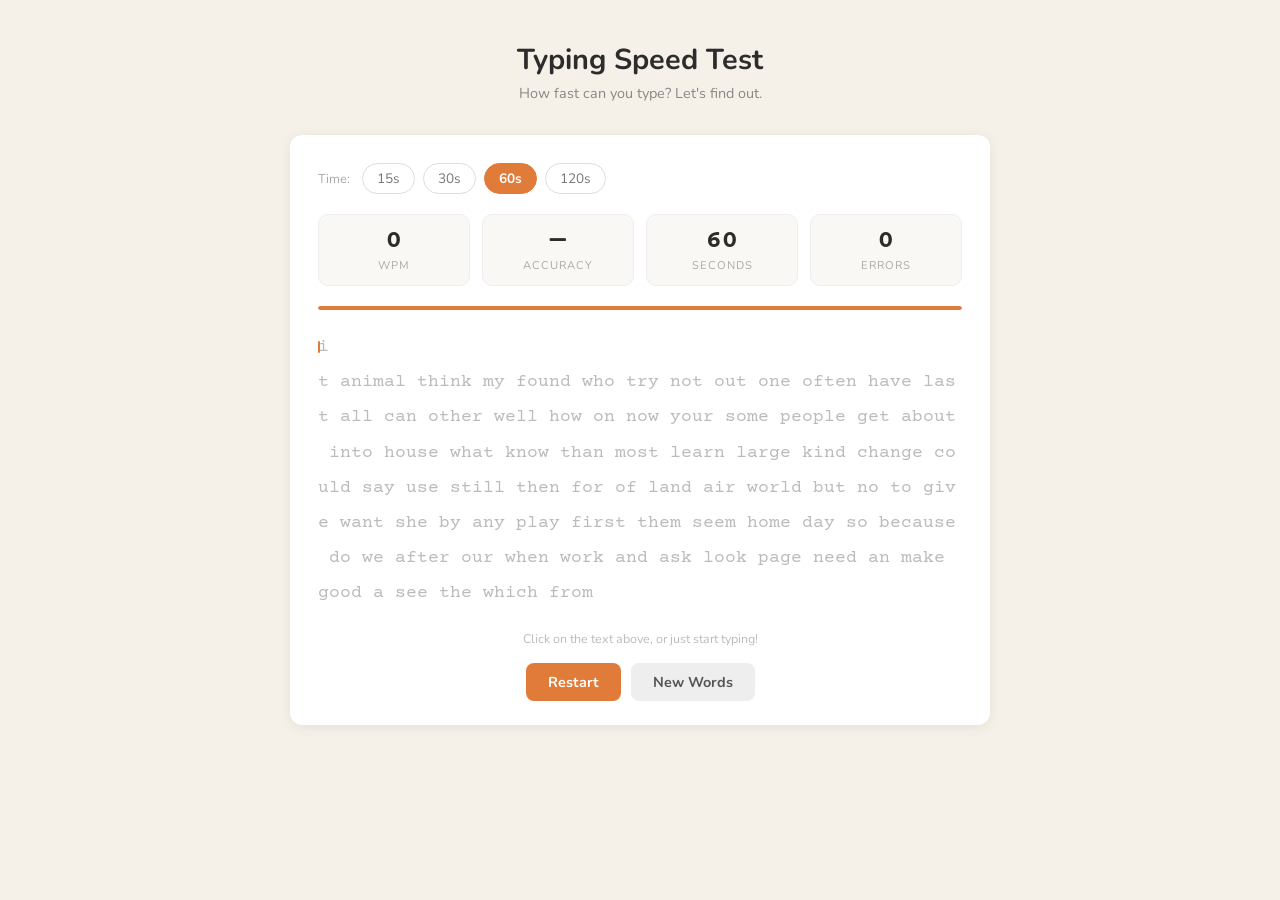
==== type.html @ 49b9e82b "Add files via upload" ====
<!DOCTYPE html>
<html lang="en">
<head>
  <meta charset="UTF-8" />
  <meta name="viewport" content="width=device-width, initial-scale=1.0" />
  <title>Typing Speed Test</title>
  <link href="https://fonts.googleapis.com/css2?family=Nunito:wght@400;600;700&family=Courier+Prime:wght@400;700&display=swap" rel="stylesheet" />
  <style>
    * {
      box-sizing: border-box;
      margin: 0;
      padding: 0;
    }

    body {
      background-color: #f5f0e8;
      font-family: 'Nunito', sans-serif;
      color: #333;
      min-height: 100vh;
      display: flex;
      flex-direction: column;
      align-items: center;
      padding: 40px 16px;
    }

    h1 {
      font-size: 1.8rem;
      font-weight: 700;
      color: #2c2c2c;                                                                                      
      margin-bottom: 4px;            
    }

    .subtitle {
      font-size: 0.9rem;
      color: #888;
      margin-bottom: 32px;
    }

    .main-box {
      background: #fff;
      border-radius: 12px;
      padding: 28px 28px 24px;
      width: 100%;
      max-width: 700px;
      box-shadow: 0 2px 12px rgba(0,0,0,0.07);
    }

    /* Time mode buttons */
    .time-options {
      display: flex;
      gap: 8px;
      margin-bottom: 20px;
      flex-wrap: wrap;
    }

    .time-options span {
      font-size: 0.8rem;
      color: #aaa;
      align-self: center;
      margin-right: 4px;
    }

    .time-btn {
      padding: 5px 14px;
      border-radius: 20px;
      border: 1.5px solid #ddd;
      background: transparent;
      color: #777;
      font-family: 'Nunito', sans-serif;
      font-size: 0.85rem;
      cursor: pointer;
      transition: all 0.15s;
    }

    .time-btn:hover {
      border-color: #e07b39;
      color: #e07b39;
    }

    .time-btn.active {
      background: #e07b39;
      border-color: #e07b39;
      color: white;
      font-weight: 700;
    }

    /* Timer bar */
    .timer-track {
      height: 4px;
      background: #eee;
      border-radius: 4px;
      margin-bottom: 20px;
      overflow: hidden;
    }

    .timer-fill {
      height: 100%;
      background: #e07b39;
      border-radius: 4px;
      width: 100%;
      transition: width 1s linear;
    }

    /* Text display */
    .text-area {
      font-family: 'Courier Prime', monospace;
      font-size: 1.1rem;
      line-height: 2;
      color: #bbb;
      min-height: 100px;
      margin-bottom: 18px;
      user-select: none;
      word-break: break-word;
      cursor: text;
    }

    .text-area .ch {
      position: relative;
    }

    .text-area .ch.correct {
      color: #333;
    }

    .text-area .ch.wrong {
      color: #e74c3c;
      background: #fdecea;
      border-radius: 2px;
    }

    .text-area .ch.active::after {
      content: '';
      position: absolute;
      left: 0;
      top: 4px;
      bottom: 4px;
      width: 2px;
      background: #e07b39;
      border-radius: 2px;
      animation: blink 0.9s step-end infinite;
    }

    @keyframes blink {
      0%, 100% { opacity: 1; }
      50% { opacity: 0; }
    }

    /* Hidden input trick */
    #ghost {
      position: absolute;
      opacity: 0;
      pointer-events: none;
      width: 1px;
      height: 1px;
    }

    /* Stats row */
    .stats-row {
      display: flex;
      gap: 12px;
      margin-bottom: 20px;
      flex-wrap: wrap;
    }

    .stat-box {
      flex: 1;
      min-width: 80px;
      background: #faf8f4;
      border: 1.5px solid #eee;
      border-radius: 10px;
      padding: 12px 10px;
      text-align: center;
    }

    .stat-num {
      font-size: 1.6rem;
      font-weight: 700;
      color: #2c2c2c;
      font-family: 'Courier Prime', monospace;
    }

    .stat-name {
      font-size: 0.7rem;
      color: #aaa;
      text-transform: uppercase;
      letter-spacing: 1px;
      margin-top: 2px;
    }

    /* Hint text */
    .hint {
      font-size: 0.78rem;
      color: #bbb;
      text-align: center;
      margin-bottom: 16px;
      transition: opacity 0.3s;
    }

    .hint.gone { opacity: 0; }

    /* Buttons */
    .btn-row {
      display: flex;
      gap: 10px;
      justify-content: center;
    }

    .btn {
      padding: 9px 22px;
      border-radius: 8px;
      border: none;
      font-family: 'Nunito', sans-serif;
      font-size: 0.9rem;
      font-weight: 700;
      cursor: pointer;
      transition: opacity 0.15s, transform 0.1s;
    }

    .btn:hover { opacity: 0.88; }
    .btn:active { transform: scale(0.97); }

    .btn-orange {
      background: #e07b39;
      color: white;
    }

    .btn-gray {
      background: #eee;
      color: #555;
    }

    /* Result modal */
    .overlay {
      display: none;
      position: fixed;
      inset: 0;
      background: rgba(0,0,0,0.35);
      justify-content: center;
      align-items: center;
      z-index: 10;
    }

    .overlay.show {
      display: flex;
    }

    .result-card {
      background: white;
      border-radius: 14px;
      padding: 36px 32px;
      text-align: center;
      max-width: 380px;
      width: 90%;
      box-shadow: 0 8px 30px rgba(0,0,0,0.15);
      animation: popIn 0.3s ease;
    }

    @keyframes popIn {
      from { transform: scale(0.9); opacity: 0; }
      to   { transform: scale(1);   opacity: 1; }
    }

    .result-card h2 {
      font-size: 1rem;
      color: #aaa;
      font-weight: 600;
      margin-bottom: 6px;
    }

    .big-wpm {
      font-family: 'Courier Prime', monospace;
      font-size: 4.5rem;
      font-weight: 700;
      color: #e07b39;
      line-height: 1;
    }

    .wpm-label {
      font-size: 0.8rem;
      color: #bbb;
      margin-bottom: 20px;
    }

    .result-grid {
      display: grid;
      grid-template-columns: 1fr 1fr;
      gap: 10px;
      margin-bottom: 24px;
    }

    .rg-item {
      background: #faf8f4;
      border-radius: 8px;
      padding: 12px 8px;
    }

    .rg-val {
      font-family: 'Courier Prime', monospace;
      font-size: 1.4rem;
      font-weight: 700;
      color: #333;
    }

    .rg-label {
      font-size: 0.65rem;
      color: #bbb;
      text-transform: uppercase;
      letter-spacing: 1px;
    }

    .grade-text {
      font-size: 0.85rem;
      color: #888;
      margin-bottom: 20px;
    }

    .grade-text b { color: #e07b39; }

    .result-card .btn { width: 100%; }
  </style>
</head>
<body>

  <h1>Typing Speed Test</h1>
  <p class="subtitle">How fast can you type? Let's find out.</p>

  <div class="main-box">

    <!-- Time selector -->
    <div class="time-options">
      <span>Time:</span>
      <button class="time-btn" data-t="15">15s</button>
      <button class="time-btn" data-t="30">30s</button>
      <button class="time-btn active" data-t="60">60s</button>
      <button class="time-btn" data-t="120">120s</button>
    </div>

    <!-- Stats -->
    <div class="stats-row">
      <div class="stat-box">
        <div class="stat-num" id="sWpm">0</div>
        <div class="stat-name">WPM</div>
      </div>
      <div class="stat-box">
        <div class="stat-num" id="sAcc">—</div>
        <div class="stat-name">Accuracy</div>
      </div>
      <div class="stat-box">
        <div class="stat-num" id="sTime">60</div>
        <div class="stat-name">Seconds</div>
      </div>
      <div class="stat-box">
        <div class="stat-num" id="sErr">0</div>
        <div class="stat-name">Errors</div>
      </div>
    </div>

    <!-- Timer bar -->
    <div class="timer-track">
      <div class="timer-fill" id="timerFill"></div>
    </div>

    <!-- Text display -->
    <div class="text-area" id="textArea"></div>
    <input id="ghost" type="text" autocomplete="off" autocorrect="off" autocapitalize="off" spellcheck="false" />

    <!-- Hint -->
    <p class="hint" id="hint">Click on the text above, or just start typing!</p>

    <!-- Buttons -->
    <div class="btn-row">
      <button class="btn btn-orange" id="restartBtn">Restart</button>
      <button class="btn btn-gray" id="newBtn">New Words</button>
    </div>

  </div>

  <!-- Results -->
  <div class="overlay" id="overlay">
    <div class="result-card">
      <h2>Your result</h2>
      <div class="big-wpm" id="rWpm">0</div>
      <div class="wpm-label">words per minute</div>
      <p class="grade-text" id="rGrade"></p>
      <div class="result-grid">
        <div class="rg-item">
          <div class="rg-val" id="rAcc">—</div>
          <div class="rg-label">Accuracy</div>
        </div>
        <div class="rg-item">
          <div class="rg-val" id="rErr">0</div>
          <div class="rg-label">Errors</div>
        </div>
        <div class="rg-item">
          <div class="rg-val" id="rChars">0</div>
          <div class="rg-label">Chars typed</div>
        </div>
        <div class="rg-item">
          <div class="rg-val" id="rTime">60s</div>
          <div class="rg-label">Duration</div>
        </div>
      </div>
      <button class="btn btn-orange" id="retryBtn">Try Again</button>
    </div>
  </div>

  <script>
    const WORDS = [
      "the","be","to","of","and","a","in","that","have","it","for","not","on","with",
      "as","you","do","at","this","but","by","from","they","we","say","she","or","an",
      "will","my","one","all","would","there","their","what","so","up","out","if","about",
      "who","get","which","go","me","when","make","can","like","time","no","just","know",
      "take","people","into","year","your","good","some","could","them","see","other",
      "than","then","now","look","only","come","its","over","think","also","back","after",
      "use","how","our","work","first","well","way","even","new","want","because","any",
      "give","day","most","great","need","large","often","turn","here","ask","read","land",
      "home","move","try","kind","play","air","away","animal","house","point","page","still",
      "learn","should","world","while","last","next","seem","together","change","found"
    ];

    // State
    let timeLimit = 60;
    let timeLeft  = 60;
    let timer     = null;
    let started   = false;
    let done      = false;
    let chars     = [];   // array of expected characters
    let pos       = 0;    // current cursor position
    let errors    = 0;
    let typed     = 0;

    // DOM refs
    const textArea   = document.getElementById('textArea');
    const ghost      = document.getElementById('ghost');
    const hint       = document.getElementById('hint');
    const overlay    = document.getElementById('overlay');
    const timerFill  = document.getElementById('timerFill');

    const sWpm  = document.getElementById('sWpm');
    const sAcc  = document.getElementById('sAcc');
    const sTime = document.getElementById('sTime');
    const sErr  = document.getElementById('sErr');

    const rWpm   = document.getElementById('rWpm');
    const rAcc   = document.getElementById('rAcc');
    const rErr   = document.getElementById('rErr');
    const rChars = document.getElementById('rChars');
    const rTime  = document.getElementById('rTime');
    const rGrade = document.getElementById('rGrade');

    // --- Helpers ---
    function shuffle(arr) {
      const a = [...arr];
      for (let i = a.length - 1; i > 0; i--) {
        const j = Math.floor(Math.random() * (i + 1));
        [a[i], a[j]] = [a[j], a[i]];
      }
      return a;
    }

    function makeText() {
      return shuffle(WORDS).slice(0, 80).join(' ');
    }

    function wpm() {
      const mins = (timeLimit - timeLeft) / 60;
      if (mins <= 0) return 0;
      return Math.max(0, Math.round(((typed - errors) / 5) / mins));
    }

    function acc() {
      if (typed === 0) return '—';
      return Math.max(0, Math.round(((typed - errors) / typed) * 100)) + '%';
    }

    function updateStats() {
      sWpm.textContent  = wpm();
      sAcc.textContent  = acc();
      sErr.textContent  = errors;
    }

    // --- Build display ---
    function buildDisplay(text) {
      chars = text.split('');
      pos   = 0;
      errors= 0;
      typed = 0;

      textArea.innerHTML = chars.map((c, i) =>
        `<span class="ch" data-i="${i}">${c === ' ' ? '&nbsp;' : c}</span>`
      ).join('');

      span(0).classList.add('active');
    }

    function span(i) {
      return textArea.querySelector(`[data-i="${i}"]`);
    }

    // --- Timer ---
    function startTimer() {
      timer = setInterval(() => {
        timeLeft--;
        sTime.textContent = timeLeft;
        timerFill.style.width = (timeLeft / timeLimit * 100) + '%';
        updateStats();
        if (timeLeft <= 0) finish();
      }, 1000);
    }

    // --- Finish ---
    function finish() {
      clearInterval(timer);
      done = true;
      ghost.blur();

      const w = wpm();
      const a = acc();

      rWpm.textContent   = w;
      rAcc.textContent   = a;
      rErr.textContent   = errors;
      rChars.textContent = typed;
      rTime.textContent  = timeLimit + 's';

      let msg;
      if      (w >= 100) msg = '<b>Incredible!</b> You\'re a speed demon. 🔥';
      else if (w >= 70)  msg = '<b>Excellent!</b> Way above average. ⚡';
      else if (w >= 50)  msg = '<b>Good job!</b> Better than most people. 👍';
      else if (w >= 30)  msg = '<b>Not bad!</b> Keep practicing! 🙂';
      else               msg = '<b>Keep going!</b> Practice makes perfect. 💪';

      rGrade.innerHTML = msg;
      overlay.classList.add('show');
    }

    // --- Reset ---
    function reset() {
      clearInterval(timer);
      started = false;
      done    = false;
      timeLeft = timeLimit;

      sTime.textContent = timeLimit;
      sWpm.textContent  = '0';
      sAcc.textContent  = '—';
      sErr.textContent  = '0';
      timerFill.style.transition = 'none';
      timerFill.style.width = '100%';
      setTimeout(() => { timerFill.style.transition = 'width 1s linear'; }, 50);

      ghost.value = '';
      overlay.classList.remove('show');
      hint.classList.remove('gone');

      buildDisplay(makeText());
    }

    // --- Input ---
    // Focus ghost when clicking on text area
    textArea.addEventListener('click', () => ghost.focus());

    // Also allow starting by pressing any key on the page
    document.addEventListener('keydown', (e) => {
      if (done) return;
      if (e.key === 'Tab') { e.preventDefault(); reset(); return; }
      if (!started && e.key.length === 1) ghost.focus();
    });

    ghost.addEventListener('focus', () => {
      // no-op, just keeping focus
    });

    ghost.addEventListener('keydown', (e) => {
      if (done) return;

      // Tab restarts
      if (e.key === 'Tab') { e.preventDefault(); reset(); return; }

      // Start timer on first real keystroke
      if (!started && e.key.length === 1) {
        started = true;
        hint.classList.add('gone');
        startTimer();
      }

      if (e.key === 'Backspace') {
        e.preventDefault();
        if (pos > 0) {
          const prev = span(pos);
          if (prev) prev.classList.remove('active');
          pos--;
          const cur = span(pos);
          cur.classList.remove('correct', 'wrong');
          cur.classList.add('active');
        }
        ghost.value = '';
        return;
      }
    });

    ghost.addEventListener('input', () => {
      if (done || !started) return;

      const val = ghost.value;
      if (!val) return;
      const ch = val[val.length - 1];
      ghost.value = '';

      if (pos >= chars.length) return;

      const cur = span(pos);
      cur.classList.remove('active');

      if (ch === chars[pos]) {
        cur.classList.add('correct');
      } else {
        cur.classList.add('wrong');
        errors++;
      }

      typed++;
      pos++;

      if (pos >= chars.length) {
        // ran out — load fresh text silently
        buildDisplay(makeText());
      } else {
        const next = span(pos);
        next.classList.add('active');
        next.scrollIntoView({ block: 'nearest', behavior: 'smooth' });
      }

      updateStats();
    });

    // Enter key after done = retry
    document.addEventListener('keydown', (e) => {
      if (done && e.key === 'Enter') reset();
    });

    // Time buttons
    document.querySelectorAll('.time-btn').forEach(btn => {
      btn.addEventListener('click', () => {
        document.querySelectorAll('.time-btn').forEach(b => b.classList.remove('active'));
        btn.classList.add('active');
        timeLimit = parseInt(btn.dataset.t);
        reset();
      });
    });

    document.getElementById('restartBtn').addEventListener('click', reset);
    document.getElementById('newBtn').addEventListener('click', reset);
    document.getElementById('retryBtn').addEventListener('click', reset);

    // Init
    reset();
  </script>
</body>
</html>
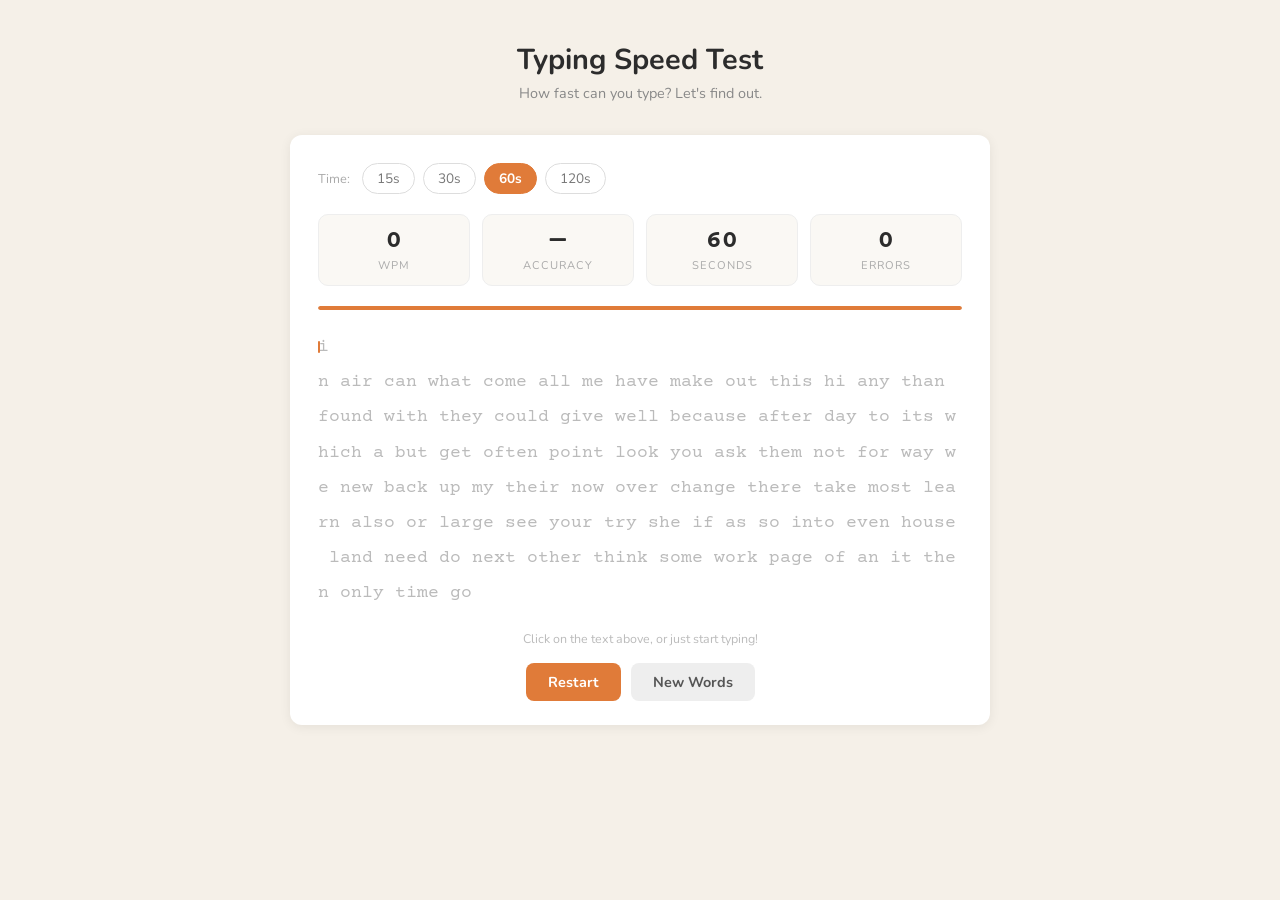
==== commit 2ac91f64: "Update type.html" ====
--- a/type.html
+++ b/type.html
@@ -415,7 +415,7 @@
       "use","how","our","work","first","well","way","even","new","want","because","any",
       "give","day","most","great","need","large","often","turn","here","ask","read","land",
       "home","move","try","kind","play","air","away","animal","house","point","page","still",
-      "learn","should","world","while","last","next","seem","together","change","found"
+      "learn","should","world","while","last","next","seem","together","change","found","hi"
     ];
 
     // State
@@ -657,4 +657,4 @@
     reset();
   </script>
 </body>
-</html>+</html>
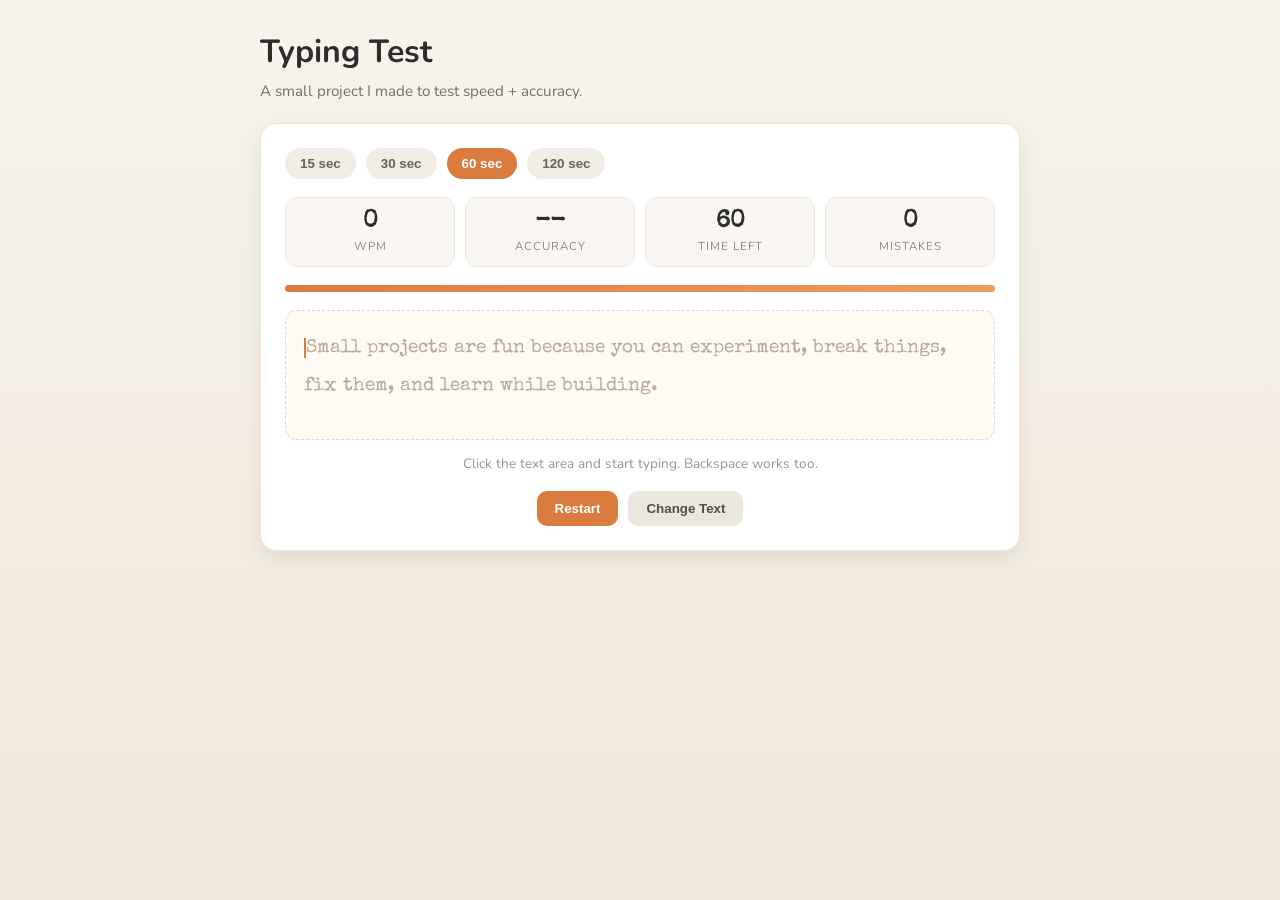
==== commit c5e60dbd: "Add files via upload" ====
--- a/type.html
+++ b/type.html
@@ -3,281 +3,226 @@
 <head>
   <meta charset="UTF-8" />
   <meta name="viewport" content="width=device-width, initial-scale=1.0" />
-  <title>Typing Speed Test</title>
-  <link href="https://fonts.googleapis.com/css2?family=Nunito:wght@400;600;700&family=Courier+Prime:wght@400;700&display=swap" rel="stylesheet" />
+  <title>My Typing Test</title>
+  <link href="https://fonts.googleapis.com/css2?family=Nunito:wght@400;600;700&family=Special+Elite&display=swap" rel="stylesheet">
   <style>
     * {
       box-sizing: border-box;
+    }
+
+    body {
       margin: 0;
-      padding: 0;
-    }
-
-    body {
-      background-color: #f5f0e8;
       font-family: 'Nunito', sans-serif;
-      color: #333;
+      background: linear-gradient(180deg, #f8f4ec, #efe7da);
+      color: #2d2d2d;
+      display: flex;
+      justify-content: center;
+      padding: 30px 15px;
       min-height: 100vh;
+    }
+
+    .wrap {
+      width: 100%;
+      max-width: 760px;
+    }
+
+    h1 {
+      margin: 0;
+      font-size: 2rem;
+    }
+
+    .top-text {
+      margin-top: 8px;
+      margin-bottom: 22px;
+      color: #6f6f6f;
+      font-size: 0.95rem;
+    }
+
+    .card {
+      background: white;
+      border-radius: 16px;
+      padding: 24px;
+      box-shadow: 0 8px 25px rgba(0,0,0,0.08);
+      border: 1px solid #eee4d6;
+    }
+
+    .row {
       display: flex;
-      flex-direction: column;
-      align-items: center;
-      padding: 40px 16px;
-    }
-
-    h1 {
-      font-size: 1.8rem;
+      gap: 10px;
+      flex-wrap: wrap;
+      margin-bottom: 18px;
+    }
+
+    .mode-btn {
+      border: none;
+      padding: 8px 15px;
+      border-radius: 999px;
+      cursor: pointer;
+      background: #f2ede4;
+      color: #6b6255;
       font-weight: 700;
-      color: #2c2c2c;                                                                                      
-      margin-bottom: 4px;            
-    }
-
-    .subtitle {
-      font-size: 0.9rem;
-      color: #888;
-      margin-bottom: 32px;
-    }
-
-    .main-box {
-      background: #fff;
+    }
+
+    .mode-btn.active {
+      background: #db7c3f;
+      color: white;
+    }
+
+    .stats {
+      display: grid;
+      grid-template-columns: repeat(4, 1fr);
+      gap: 10px;
+      margin-bottom: 18px;
+    }
+
+    .stat {
+      background: #faf7f2;
+      border: 1px solid #eee5da;
       border-radius: 12px;
-      padding: 28px 28px 24px;
+      padding: 12px 10px;
+      text-align: center;
+    }
+
+    .stat .num {
+      font-size: 1.5rem;
+      font-weight: 700;
+      font-family: 'Special Elite', monospace;
+    }
+
+    .stat .label {
+      font-size: 0.72rem;
+      color: #908778;
+      text-transform: uppercase;
+      letter-spacing: 1px;
+      margin-top: 4px;
+    }
+
+    .bar {
       width: 100%;
-      max-width: 700px;
-      box-shadow: 0 2px 12px rgba(0,0,0,0.07);
-    }
-
-    /* Time mode buttons */
-    .time-options {
+      height: 7px;
+      background: #eee7dc;
+      border-radius: 999px;
+      overflow: hidden;
+      margin-bottom: 18px;
+    }
+
+    .bar-inner {
+      width: 100%;
+      height: 100%;
+      background: linear-gradient(90deg, #db7c3f, #ef9b60);
+      transition: width 1s linear;
+    }
+
+    .text-box {
+      background: #fffaf3;
+      border: 1px dashed #e3d8c8;
+      border-radius: 12px;
+      padding: 18px;
+      min-height: 130px;
+      font-size: 1.2rem;
+      line-height: 2;
+      font-family: 'Special Elite', monospace;
+      color: #b6aa98;
+      cursor: text;
+      user-select: none;
+    }
+
+    .char.correct {
+      color: #2d2d2d;
+    }
+
+    .char.wrong {
+      color: #c0392b;
+      background: #ffe3df;
+      border-radius: 3px;
+    }
+
+    .char.current {
+      border-left: 2px solid #db7c3f;
+      animation: blink 1s steps(1) infinite;
+    }
+
+    @keyframes blink {
+      50% { border-color: transparent; }
+    }
+
+    .small-note {
+      text-align: center;
+      color: #9d9488;
+      font-size: 0.85rem;
+      margin: 14px 0 18px;
+    }
+
+    .controls {
       display: flex;
-      gap: 8px;
-      margin-bottom: 20px;
+      gap: 10px;
+      justify-content: center;
       flex-wrap: wrap;
     }
 
-    .time-options span {
-      font-size: 0.8rem;
-      color: #aaa;
-      align-self: center;
-      margin-right: 4px;
-    }
-
-    .time-btn {
-      padding: 5px 14px;
-      border-radius: 20px;
-      border: 1.5px solid #ddd;
-      background: transparent;
-      color: #777;
-      font-family: 'Nunito', sans-serif;
-      font-size: 0.85rem;
+    button.action {
+      border: none;
+      padding: 10px 18px;
+      border-radius: 10px;
+      font-weight: 700;
       cursor: pointer;
-      transition: all 0.15s;
-    }
-
-    .time-btn:hover {
-      border-color: #e07b39;
-      color: #e07b39;
-    }
-
-    .time-btn.active {
-      background: #e07b39;
-      border-color: #e07b39;
+    }
+
+    .primary {
+      background: #db7c3f;
       color: white;
-      font-weight: 700;
-    }
-
-    /* Timer bar */
-    .timer-track {
-      height: 4px;
-      background: #eee;
-      border-radius: 4px;
-      margin-bottom: 20px;
-      overflow: hidden;
-    }
-
-    .timer-fill {
-      height: 100%;
-      background: #e07b39;
-      border-radius: 4px;
-      width: 100%;
-      transition: width 1s linear;
-    }
-
-    /* Text display */
-    .text-area {
-      font-family: 'Courier Prime', monospace;
-      font-size: 1.1rem;
-      line-height: 2;
-      color: #bbb;
-      min-height: 100px;
-      margin-bottom: 18px;
-      user-select: none;
-      word-break: break-word;
-      cursor: text;
-    }
-
-    .text-area .ch {
-      position: relative;
-    }
-
-    .text-area .ch.correct {
-      color: #333;
-    }
-
-    .text-area .ch.wrong {
-      color: #e74c3c;
-      background: #fdecea;
-      border-radius: 2px;
-    }
-
-    .text-area .ch.active::after {
-      content: '';
-      position: absolute;
-      left: 0;
-      top: 4px;
-      bottom: 4px;
-      width: 2px;
-      background: #e07b39;
-      border-radius: 2px;
-      animation: blink 0.9s step-end infinite;
-    }
-
-    @keyframes blink {
-      0%, 100% { opacity: 1; }
-      50% { opacity: 0; }
-    }
-
-    /* Hidden input trick */
-    #ghost {
+    }
+
+    .secondary {
+      background: #ece7de;
+      color: #554d44;
+    }
+
+    #hiddenInput {
       position: absolute;
       opacity: 0;
       pointer-events: none;
-      width: 1px;
-      height: 1px;
-    }
-
-    /* Stats row */
-    .stats-row {
-      display: flex;
-      gap: 12px;
-      margin-bottom: 20px;
-      flex-wrap: wrap;
-    }
-
-    .stat-box {
-      flex: 1;
-      min-width: 80px;
-      background: #faf8f4;
-      border: 1.5px solid #eee;
-      border-radius: 10px;
-      padding: 12px 10px;
-      text-align: center;
-    }
-
-    .stat-num {
-      font-size: 1.6rem;
-      font-weight: 700;
-      color: #2c2c2c;
-      font-family: 'Courier Prime', monospace;
-    }
-
-    .stat-name {
-      font-size: 0.7rem;
-      color: #aaa;
-      text-transform: uppercase;
-      letter-spacing: 1px;
-      margin-top: 2px;
-    }
-
-    /* Hint text */
-    .hint {
-      font-size: 0.78rem;
-      color: #bbb;
-      text-align: center;
-      margin-bottom: 16px;
-      transition: opacity 0.3s;
-    }
-
-    .hint.gone { opacity: 0; }
-
-    /* Buttons */
-    .btn-row {
-      display: flex;
-      gap: 10px;
-      justify-content: center;
-    }
-
-    .btn {
-      padding: 9px 22px;
-      border-radius: 8px;
-      border: none;
-      font-family: 'Nunito', sans-serif;
-      font-size: 0.9rem;
-      font-weight: 700;
-      cursor: pointer;
-      transition: opacity 0.15s, transform 0.1s;
-    }
-
-    .btn:hover { opacity: 0.88; }
-    .btn:active { transform: scale(0.97); }
-
-    .btn-orange {
-      background: #e07b39;
-      color: white;
-    }
-
-    .btn-gray {
-      background: #eee;
-      color: #555;
-    }
-
-    /* Result modal */
-    .overlay {
-      display: none;
+    }
+
+    .popup {
       position: fixed;
       inset: 0;
-      background: rgba(0,0,0,0.35);
+      background: rgba(0,0,0,0.32);
+      display: none;
       justify-content: center;
       align-items: center;
-      z-index: 10;
-    }
-
-    .overlay.show {
+      padding: 20px;
+    }
+
+    .popup.show {
       display: flex;
     }
 
-    .result-card {
+    .popup-card {
       background: white;
-      border-radius: 14px;
-      padding: 36px 32px;
+      width: 100%;
+      max-width: 390px;
+      border-radius: 16px;
+      padding: 28px;
       text-align: center;
-      max-width: 380px;
-      width: 90%;
-      box-shadow: 0 8px 30px rgba(0,0,0,0.15);
-      animation: popIn 0.3s ease;
-    }
-
-    @keyframes popIn {
-      from { transform: scale(0.9); opacity: 0; }
-      to   { transform: scale(1);   opacity: 1; }
-    }
-
-    .result-card h2 {
+      box-shadow: 0 12px 35px rgba(0,0,0,0.18);
+    }
+
+    .popup-card h2 {
+      margin-top: 0;
+      color: #8e8478;
       font-size: 1rem;
-      color: #aaa;
-      font-weight: 600;
-      margin-bottom: 6px;
-    }
-
-    .big-wpm {
-      font-family: 'Courier Prime', monospace;
-      font-size: 4.5rem;
-      font-weight: 700;
-      color: #e07b39;
-      line-height: 1;
-    }
-
-    .wpm-label {
-      font-size: 0.8rem;
-      color: #bbb;
+    }
+
+    .big-score {
+      font-size: 4rem;
+      color: #db7c3f;
+      font-family: 'Special Elite', monospace;
+      margin: 10px 0 0;
+    }
+
+    .result-mini {
+      color: #8d8579;
       margin-bottom: 20px;
     }
 
@@ -285,376 +230,335 @@
       display: grid;
       grid-template-columns: 1fr 1fr;
       gap: 10px;
-      margin-bottom: 24px;
-    }
-
-    .rg-item {
-      background: #faf8f4;
-      border-radius: 8px;
-      padding: 12px 8px;
-    }
-
-    .rg-val {
-      font-family: 'Courier Prime', monospace;
-      font-size: 1.4rem;
-      font-weight: 700;
-      color: #333;
-    }
-
-    .rg-label {
-      font-size: 0.65rem;
-      color: #bbb;
+      margin-bottom: 18px;
+    }
+
+    .mini {
+      background: #faf7f2;
+      border-radius: 10px;
+      padding: 12px;
+    }
+
+    .mini strong {
+      display: block;
+      font-size: 1.2rem;
+    }
+
+    .mini span {
+      font-size: 0.72rem;
+      color: #968d80;
       text-transform: uppercase;
       letter-spacing: 1px;
     }
 
-    .grade-text {
-      font-size: 0.85rem;
-      color: #888;
-      margin-bottom: 20px;
-    }
-
-    .grade-text b { color: #e07b39; }
-
-    .result-card .btn { width: 100%; }
+    @media (max-width: 640px) {
+      .stats {
+        grid-template-columns: repeat(2, 1fr);
+      }
+
+      .text-box {
+        font-size: 1rem;
+      }
+    }
   </style>
 </head>
 <body>
-
-  <h1>Typing Speed Test</h1>
-  <p class="subtitle">How fast can you type? Let's find out.</p>
-
-  <div class="main-box">
-
-    <!-- Time selector -->
-    <div class="time-options">
-      <span>Time:</span>
-      <button class="time-btn" data-t="15">15s</button>
-      <button class="time-btn" data-t="30">30s</button>
-      <button class="time-btn active" data-t="60">60s</button>
-      <button class="time-btn" data-t="120">120s</button>
-    </div>
-
-    <!-- Stats -->
-    <div class="stats-row">
-      <div class="stat-box">
-        <div class="stat-num" id="sWpm">0</div>
-        <div class="stat-name">WPM</div>
+  <div class="wrap">
+    <h1>Typing Test</h1>
+    <div class="top-text">A small project I made to test speed + accuracy.</div>
+
+    <div class="card">
+      <div class="row">
+        <button class="mode-btn" data-time="15">15 sec</button>
+        <button class="mode-btn" data-time="30">30 sec</button>
+        <button class="mode-btn active" data-time="60">60 sec</button>
+        <button class="mode-btn" data-time="120">120 sec</button>
       </div>
-      <div class="stat-box">
-        <div class="stat-num" id="sAcc">—</div>
-        <div class="stat-name">Accuracy</div>
+
+      <div class="stats">
+        <div class="stat">
+          <div class="num" id="liveWpm">0</div>
+          <div class="label">WPM</div>
+        </div>
+        <div class="stat">
+          <div class="num" id="liveAcc">--</div>
+          <div class="label">Accuracy</div>
+        </div>
+        <div class="stat">
+          <div class="num" id="liveTime">60</div>
+          <div class="label">Time Left</div>
+        </div>
+        <div class="stat">
+          <div class="num" id="liveMistakes">0</div>
+          <div class="label">Mistakes</div>
+        </div>
       </div>
-      <div class="stat-box">
-        <div class="stat-num" id="sTime">60</div>
-        <div class="stat-name">Seconds</div>
+
+      <div class="bar">
+        <div class="bar-inner" id="timeBar"></div>
       </div>
-      <div class="stat-box">
-        <div class="stat-num" id="sErr">0</div>
-        <div class="stat-name">Errors</div>
+
+      <div class="text-box" id="quoteBox"></div>
+      <input id="hiddenInput" type="text" autocomplete="off" spellcheck="false">
+
+      <div class="small-note" id="helperText">Click the text area and start typing. Backspace works too.</div>
+
+      <div class="controls">
+        <button class="action primary" id="restart">Restart</button>
+        <button class="action secondary" id="newText">Change Text</button>
       </div>
     </div>
-
-    <!-- Timer bar -->
-    <div class="timer-track">
-      <div class="timer-fill" id="timerFill"></div>
-    </div>
-
-    <!-- Text display -->
-    <div class="text-area" id="textArea"></div>
-    <input id="ghost" type="text" autocomplete="off" autocorrect="off" autocapitalize="off" spellcheck="false" />
-
-    <!-- Hint -->
-    <p class="hint" id="hint">Click on the text above, or just start typing!</p>
-
-    <!-- Buttons -->
-    <div class="btn-row">
-      <button class="btn btn-orange" id="restartBtn">Restart</button>
-      <button class="btn btn-gray" id="newBtn">New Words</button>
-    </div>
-
   </div>
 
-  <!-- Results -->
-  <div class="overlay" id="overlay">
-    <div class="result-card">
-      <h2>Your result</h2>
-      <div class="big-wpm" id="rWpm">0</div>
-      <div class="wpm-label">words per minute</div>
-      <p class="grade-text" id="rGrade"></p>
+  <div class="popup" id="resultPopup">
+    <div class="popup-card">
+      <h2>Finished</h2>
+      <div class="big-score" id="finalWpm">0</div>
+      <div class="result-mini">words per minute</div>
+
+      <div id="finalMessage" style="margin-bottom:18px;color:#6f675d;"></div>
+
       <div class="result-grid">
-        <div class="rg-item">
-          <div class="rg-val" id="rAcc">—</div>
-          <div class="rg-label">Accuracy</div>
-        </div>
-        <div class="rg-item">
-          <div class="rg-val" id="rErr">0</div>
-          <div class="rg-label">Errors</div>
-        </div>
-        <div class="rg-item">
-          <div class="rg-val" id="rChars">0</div>
-          <div class="rg-label">Chars typed</div>
-        </div>
-        <div class="rg-item">
-          <div class="rg-val" id="rTime">60s</div>
-          <div class="rg-label">Duration</div>
+        <div class="mini">
+          <strong id="finalAcc">--</strong>
+          <span>Accuracy</span>
+        </div>
+        <div class="mini">
+          <strong id="finalMistakes">0</strong>
+          <span>Mistakes</span>
+        </div>
+        <div class="mini">
+          <strong id="finalChars">0</strong>
+          <span>Typed</span>
+        </div>
+        <div class="mini">
+          <strong id="finalDuration">60s</strong>
+          <span>Duration</span>
         </div>
       </div>
-      <button class="btn btn-orange" id="retryBtn">Try Again</button>
+
+      <button class="action primary" id="playAgain" style="width:100%;">Try Again</button>
     </div>
   </div>
 
   <script>
-    const WORDS = [
-      "the","be","to","of","and","a","in","that","have","it","for","not","on","with",
-      "as","you","do","at","this","but","by","from","they","we","say","she","or","an",
-      "will","my","one","all","would","there","their","what","so","up","out","if","about",
-      "who","get","which","go","me","when","make","can","like","time","no","just","know",
-      "take","people","into","year","your","good","some","could","them","see","other",
-      "than","then","now","look","only","come","its","over","think","also","back","after",
-      "use","how","our","work","first","well","way","even","new","want","because","any",
-      "give","day","most","great","need","large","often","turn","here","ask","read","land",
-      "home","move","try","kind","play","air","away","animal","house","point","page","still",
-      "learn","should","world","while","last","next","seem","together","change","found","hi"
+    // I used full sentences instead of random words because it feels less robotic
+    const SAMPLE_TEXTS = [
+      "Typing fast is cool, but typing accurately is what actually saves time in the long run.",
+      "Small projects are fun because you can experiment, break things, fix them, and learn while building.",
+      "Some days your fingers move like lightning, and other days the keyboard wins. That is normal.",
+      "Practice does not need to be dramatic. Ten focused minutes every day is already enough to improve.",
+      "I made this test to check typing speed, but also because building interactive stuff is oddly satisfying.",
+      "Clean design is nice, but a project also needs personality or it starts looking like template soup."
     ];
 
-    // State
-    let timeLimit = 60;
-    let timeLeft  = 60;
-    let timer     = null;
-    let started   = false;
-    let done      = false;
-    let chars     = [];   // array of expected characters
-    let pos       = 0;    // current cursor position
-    let errors    = 0;
-    let typed     = 0;
-
-    // DOM refs
-    const textArea   = document.getElementById('textArea');
-    const ghost      = document.getElementById('ghost');
-    const hint       = document.getElementById('hint');
-    const overlay    = document.getElementById('overlay');
-    const timerFill  = document.getElementById('timerFill');
-
-    const sWpm  = document.getElementById('sWpm');
-    const sAcc  = document.getElementById('sAcc');
-    const sTime = document.getElementById('sTime');
-    const sErr  = document.getElementById('sErr');
-
-    const rWpm   = document.getElementById('rWpm');
-    const rAcc   = document.getElementById('rAcc');
-    const rErr   = document.getElementById('rErr');
-    const rChars = document.getElementById('rChars');
-    const rTime  = document.getElementById('rTime');
-    const rGrade = document.getElementById('rGrade');
-
-    // --- Helpers ---
-    function shuffle(arr) {
-      const a = [...arr];
-      for (let i = a.length - 1; i > 0; i--) {
-        const j = Math.floor(Math.random() * (i + 1));
-        [a[i], a[j]] = [a[j], a[i]];
-      }
-      return a;
-    }
-
-    function makeText() {
-      return shuffle(WORDS).slice(0, 80).join(' ');
-    }
-
-    function wpm() {
-      const mins = (timeLimit - timeLeft) / 60;
-      if (mins <= 0) return 0;
-      return Math.max(0, Math.round(((typed - errors) / 5) / mins));
-    }
-
-    function acc() {
-      if (typed === 0) return '—';
-      return Math.max(0, Math.round(((typed - errors) / typed) * 100)) + '%';
-    }
-
-    function updateStats() {
-      sWpm.textContent  = wpm();
-      sAcc.textContent  = acc();
-      sErr.textContent  = errors;
-    }
-
-    // --- Build display ---
-    function buildDisplay(text) {
-      chars = text.split('');
-      pos   = 0;
-      errors= 0;
-      typed = 0;
-
-      textArea.innerHTML = chars.map((c, i) =>
-        `<span class="ch" data-i="${i}">${c === ' ' ? '&nbsp;' : c}</span>`
-      ).join('');
-
-      span(0).classList.add('active');
-    }
-
-    function span(i) {
-      return textArea.querySelector(`[data-i="${i}"]`);
-    }
-
-    // --- Timer ---
-    function startTimer() {
+    const quoteBox = document.getElementById("quoteBox");
+    const hiddenInput = document.getElementById("hiddenInput");
+    const helperText = document.getElementById("helperText");
+    const timeBar = document.getElementById("timeBar");
+
+    const liveWpm = document.getElementById("liveWpm");
+    const liveAcc = document.getElementById("liveAcc");
+    const liveTime = document.getElementById("liveTime");
+    const liveMistakes = document.getElementById("liveMistakes");
+
+    const resultPopup = document.getElementById("resultPopup");
+    const finalWpm = document.getElementById("finalWpm");
+    const finalAcc = document.getElementById("finalAcc");
+    const finalMistakes = document.getElementById("finalMistakes");
+    const finalChars = document.getElementById("finalChars");
+    const finalDuration = document.getElementById("finalDuration");
+    const finalMessage = document.getElementById("finalMessage");
+
+    let currentText = "";
+    let currentIndex = 0;
+    let totalTyped = 0;
+    let mistakes = 0;
+    let hasStarted = false;
+    let finished = false;
+    let timer = null;
+    let selectedTime = 60;
+    let timeLeft = 60;
+
+    function pickText() {
+      const randomIndex = Math.floor(Math.random() * SAMPLE_TEXTS.length);
+      return SAMPLE_TEXTS[randomIndex];
+    }
+
+    function renderText(text) {
+      quoteBox.innerHTML = "";
+      currentText = text;
+      currentIndex = 0;
+      totalTyped = 0;
+      mistakes = 0;
+
+      for (let i = 0; i < text.length; i++) {
+        const span = document.createElement("span");
+        span.textContent = text[i];
+        span.classList.add("char");
+        if (i === 0) span.classList.add("current");
+        quoteBox.appendChild(span);
+      }
+
+      updateLiveStats();
+    }
+
+    function updateLiveStats() {
+      liveMistakes.textContent = mistakes;
+      liveTime.textContent = timeLeft;
+      liveAcc.textContent = totalTyped === 0 ? "--" : Math.max(0, Math.round(((totalTyped - mistakes) / totalTyped) * 100)) + "%";
+      liveWpm.textContent = calculateWpm();
+    }
+
+    function calculateWpm() {
+      const usedSeconds = selectedTime - timeLeft;
+      if (usedSeconds <= 0) return 0;
+      return Math.max(0, Math.round(((totalTyped - mistakes) / 5) / (usedSeconds / 60)));
+    }
+
+    function startGame() {
       timer = setInterval(() => {
         timeLeft--;
-        sTime.textContent = timeLeft;
-        timerFill.style.width = (timeLeft / timeLimit * 100) + '%';
-        updateStats();
-        if (timeLeft <= 0) finish();
+        updateLiveStats();
+        timeBar.style.width = (timeLeft / selectedTime) * 100 + "%";
+
+        if (timeLeft <= 0) {
+          endGame();
+        }
       }, 1000);
     }
 
-    // --- Finish ---
-    function finish() {
+    function endGame() {
       clearInterval(timer);
-      done = true;
-      ghost.blur();
-
-      const w = wpm();
-      const a = acc();
-
-      rWpm.textContent   = w;
-      rAcc.textContent   = a;
-      rErr.textContent   = errors;
-      rChars.textContent = typed;
-      rTime.textContent  = timeLimit + 's';
-
-      let msg;
-      if      (w >= 100) msg = '<b>Incredible!</b> You\'re a speed demon. 🔥';
-      else if (w >= 70)  msg = '<b>Excellent!</b> Way above average. ⚡';
-      else if (w >= 50)  msg = '<b>Good job!</b> Better than most people. 👍';
-      else if (w >= 30)  msg = '<b>Not bad!</b> Keep practicing! 🙂';
-      else               msg = '<b>Keep going!</b> Practice makes perfect. 💪';
-
-      rGrade.innerHTML = msg;
-      overlay.classList.add('show');
-    }
-
-    // --- Reset ---
-    function reset() {
+      finished = true;
+      hiddenInput.blur();
+
+      const speed = calculateWpm();
+      const accuracy = totalTyped === 0 ? "--" : Math.max(0, Math.round(((totalTyped - mistakes) / totalTyped) * 100)) + "%";
+
+      finalWpm.textContent = speed;
+      finalAcc.textContent = accuracy;
+      finalMistakes.textContent = mistakes;
+      finalChars.textContent = totalTyped;
+      finalDuration.textContent = selectedTime + "s";
+
+      let message = "";
+      if (speed >= 90) {
+        message = "That was ridiculously fast. Keyboard did not survive.";
+      } else if (speed >= 65) {
+        message = "Very strong result. Properly above average.";
+      } else if (speed >= 40) {
+        message = "Solid. You have decent speed already.";
+      } else {
+        message = "Not bad. More practice and this climbs quickly.";
+      }
+
+      finalMessage.textContent = message;
+      resultPopup.classList.add("show");
+    }
+
+    function resetGame(useNewText = false) {
       clearInterval(timer);
-      started = false;
-      done    = false;
-      timeLeft = timeLimit;
-
-      sTime.textContent = timeLimit;
-      sWpm.textContent  = '0';
-      sAcc.textContent  = '—';
-      sErr.textContent  = '0';
-      timerFill.style.transition = 'none';
-      timerFill.style.width = '100%';
-      setTimeout(() => { timerFill.style.transition = 'width 1s linear'; }, 50);
-
-      ghost.value = '';
-      overlay.classList.remove('show');
-      hint.classList.remove('gone');
-
-      buildDisplay(makeText());
-    }
-
-    // --- Input ---
-    // Focus ghost when clicking on text area
-    textArea.addEventListener('click', () => ghost.focus());
-
-    // Also allow starting by pressing any key on the page
-    document.addEventListener('keydown', (e) => {
-      if (done) return;
-      if (e.key === 'Tab') { e.preventDefault(); reset(); return; }
-      if (!started && e.key.length === 1) ghost.focus();
+      hasStarted = false;
+      finished = false;
+      timeLeft = selectedTime;
+      hiddenInput.value = "";
+      helperText.textContent = "Click the text area and start typing. Backspace works too.";
+      resultPopup.classList.remove("show");
+      timeBar.style.transition = "none";
+      timeBar.style.width = "100%";
+
+      setTimeout(() => {
+        timeBar.style.transition = "width 1s linear";
+      }, 30);
+
+      renderText(useNewText ? pickText() : currentText || pickText());
+      updateLiveStats();
+    }
+
+    quoteBox.addEventListener("click", () => {
+      hiddenInput.focus();
     });
 
-    ghost.addEventListener('focus', () => {
-      // no-op, just keeping focus
+    document.addEventListener("keydown", (e) => {
+      if (finished && e.key === "Enter") {
+        resetGame(false);
+        return;
+      }
+
+      if (!hasStarted && e.key.length === 1) {
+        hiddenInput.focus();
+      }
     });
 
-    ghost.addEventListener('keydown', (e) => {
-      if (done) return;
-
-      // Tab restarts
-      if (e.key === 'Tab') { e.preventDefault(); reset(); return; }
-
-      // Start timer on first real keystroke
-      if (!started && e.key.length === 1) {
-        started = true;
-        hint.classList.add('gone');
-        startTimer();
-      }
-
-      if (e.key === 'Backspace') {
+    hiddenInput.addEventListener("keydown", (e) => {
+      if (finished) return;
+
+      if (!hasStarted && e.key.length === 1) {
+        hasStarted = true;
+        helperText.textContent = "Game in progress...";
+        startGame();
+      }
+
+      if (e.key === "Backspace") {
         e.preventDefault();
-        if (pos > 0) {
-          const prev = span(pos);
-          if (prev) prev.classList.remove('active');
-          pos--;
-          const cur = span(pos);
-          cur.classList.remove('correct', 'wrong');
-          cur.classList.add('active');
+
+        if (currentIndex > 0) {
+          const chars = quoteBox.querySelectorAll(".char");
+          chars[currentIndex].classList.remove("current");
+          currentIndex--;
+          chars[currentIndex].classList.remove("correct", "wrong");
+          chars[currentIndex].classList.add("current");
         }
-        ghost.value = '';
-        return;
+
+        hiddenInput.value = "";
       }
     });
 
-    ghost.addEventListener('input', () => {
-      if (done || !started) return;
-
-      const val = ghost.value;
-      if (!val) return;
-      const ch = val[val.length - 1];
-      ghost.value = '';
-
-      if (pos >= chars.length) return;
-
-      const cur = span(pos);
-      cur.classList.remove('active');
-
-      if (ch === chars[pos]) {
-        cur.classList.add('correct');
+    hiddenInput.addEventListener("input", () => {
+      if (!hasStarted || finished) return;
+
+      const typedChar = hiddenInput.value.slice(-1);
+      hiddenInput.value = "";
+
+      const chars = quoteBox.querySelectorAll(".char");
+      if (currentIndex >= chars.length) return;
+
+      chars[currentIndex].classList.remove("current");
+
+      if (typedChar === currentText[currentIndex]) {
+        chars[currentIndex].classList.add("correct");
       } else {
-        cur.classList.add('wrong');
-        errors++;
-      }
-
-      typed++;
-      pos++;
-
-      if (pos >= chars.length) {
-        // ran out — load fresh text silently
-        buildDisplay(makeText());
+        chars[currentIndex].classList.add("wrong");
+        mistakes++;
+      }
+
+      totalTyped++;
+      currentIndex++;
+
+      if (currentIndex >= chars.length) {
+        renderText(pickText());
       } else {
-        const next = span(pos);
-        next.classList.add('active');
-        next.scrollIntoView({ block: 'nearest', behavior: 'smooth' });
-      }
-
-      updateStats();
+        chars[currentIndex].classList.add("current");
+      }
+
+      updateLiveStats();
     });
 
-    // Enter key after done = retry
-    document.addEventListener('keydown', (e) => {
-      if (done && e.key === 'Enter') reset();
-    });
-
-    // Time buttons
-    document.querySelectorAll('.time-btn').forEach(btn => {
-      btn.addEventListener('click', () => {
-        document.querySelectorAll('.time-btn').forEach(b => b.classList.remove('active'));
-        btn.classList.add('active');
-        timeLimit = parseInt(btn.dataset.t);
-        reset();
+    document.querySelectorAll(".mode-btn").forEach(btn => {
+      btn.addEventListener("click", () => {
+        document.querySelectorAll(".mode-btn").forEach(b => b.classList.remove("active"));
+        btn.classList.add("active");
+        selectedTime = Number(btn.dataset.time);
+        resetGame(true);
       });
     });
 
-    document.getElementById('restartBtn').addEventListener('click', reset);
-    document.getElementById('newBtn').addEventListener('click', reset);
-    document.getElementById('retryBtn').addEventListener('click', reset);
-
-    // Init
-    reset();
+    document.getElementById("restart").addEventListener("click", () => resetGame(false));
+    document.getElementById("newText").addEventListener("click", () => resetGame(true));
+    document.getElementById("playAgain").addEventListener("click", () => resetGame(true));
+
+    resetGame(true);
   </script>
 </body>
-</html>
+</html>
